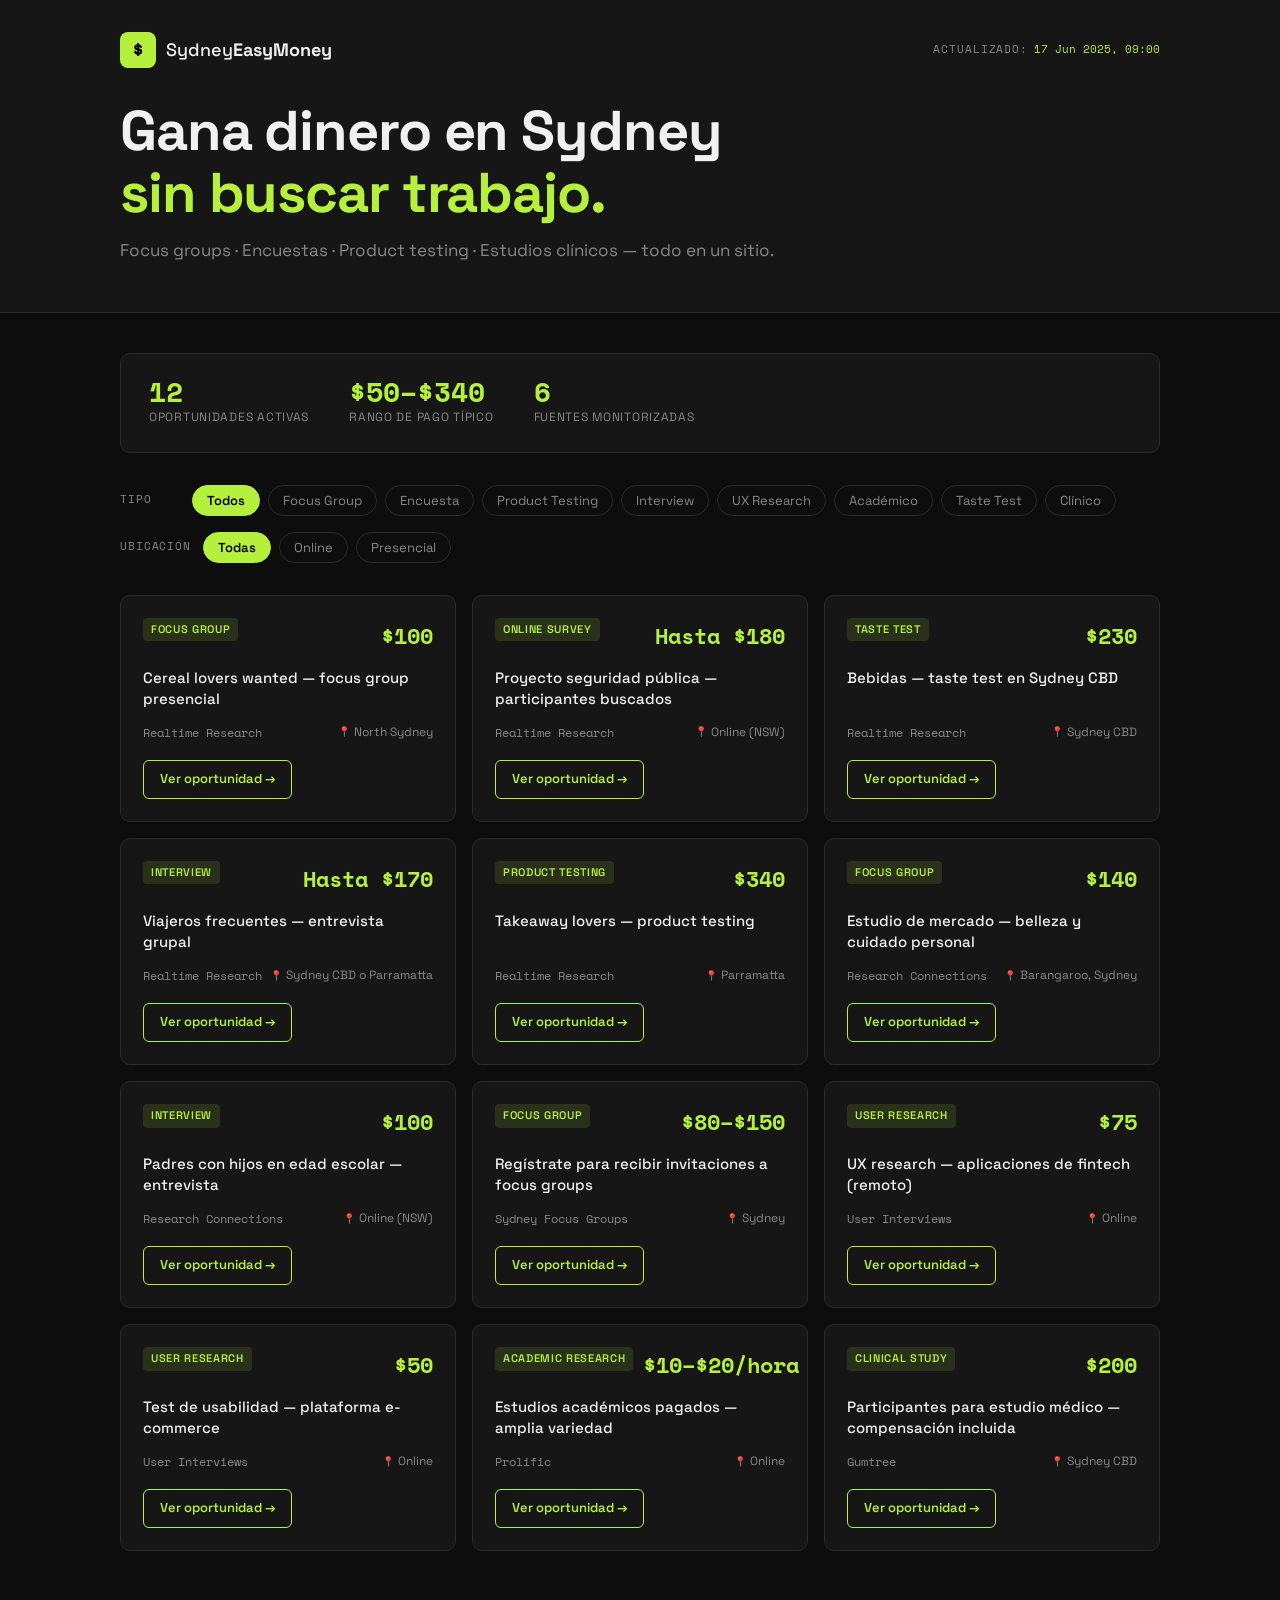
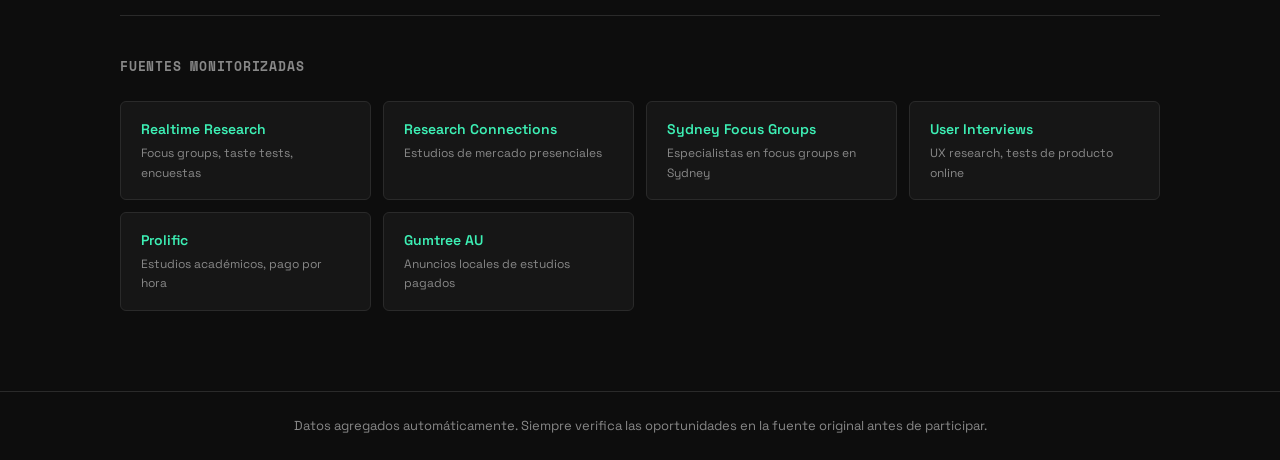
==== web/index.html @ da35807d "Add files via upload" ====
<!DOCTYPE html>
<html lang="es">
<head>
  <meta charset="UTF-8" />
  <meta name="viewport" content="width=device-width, initial-scale=1.0" />
  <title>Sydney Easy Money — Oportunidades para ganar dinero en Sydney</title>
  <meta name="description" content="Encuentra focus groups, estudios de mercado, pruebas de producto y más en Sydney. Actualizado diariamente." />
  <link rel="preconnect" href="https://fonts.googleapis.com" />
  <link href="https://fonts.googleapis.com/css2?family=Space+Grotesk:wght@400;500;600;700&family=Space+Mono:wght@400;700&display=swap" rel="stylesheet" />
  <link rel="stylesheet" href="css/style.css" />
</head>
<body>

  <header class="header">
    <div class="container">
      <div class="header-inner">
        <div class="logo">
          <span class="logo-icon">$</span>
          <span class="logo-text">Sydney<strong>EasyMoney</strong></span>
        </div>
        <div class="meta">
          <span class="update-label">Actualizado:</span>
          <span id="last-updated" class="update-time">—</span>
        </div>
      </div>
      <h1 class="hero-title">Gana dinero en Sydney<br /><span class="accent">sin buscar trabajo.</span></h1>
      <p class="hero-sub">Focus groups · Encuestas · Product testing · Estudios clínicos — todo en un sitio.</p>
    </div>
  </header>

  <main class="container main">

    <!-- Stats bar -->
    <div class="stats-bar">
      <div class="stat">
        <span id="stat-total" class="stat-num">—</span>
        <span class="stat-label">oportunidades activas</span>
      </div>
      <div class="stat">
        <span class="stat-num">$50–$340</span>
        <span class="stat-label">rango de pago típico</span>
      </div>
      <div class="stat">
        <span class="stat-num" id="stat-sources">—</span>
        <span class="stat-label">fuentes monitorizadas</span>
      </div>
    </div>

    <!-- Filters -->
    <div class="filters">
      <div class="filter-group">
        <label class="filter-label">Tipo</label>
        <div class="filter-pills" id="type-filters">
          <button class="pill active" data-filter="type" data-value="all">Todos</button>
          <button class="pill" data-filter="type" data-value="Focus Group">Focus Group</button>
          <button class="pill" data-filter="type" data-value="Online Survey">Encuesta</button>
          <button class="pill" data-filter="type" data-value="Product Testing">Product Testing</button>
          <button class="pill" data-filter="type" data-value="Interview">Interview</button>
          <button class="pill" data-filter="type" data-value="User Research">UX Research</button>
          <button class="pill" data-filter="type" data-value="Academic Research">Académico</button>
          <button class="pill" data-filter="type" data-value="Taste Test">Taste Test</button>
          <button class="pill" data-filter="type" data-value="Clinical Study">Clínico</button>
        </div>
      </div>
      <div class="filter-group">
        <label class="filter-label">Ubicación</label>
        <div class="filter-pills">
          <button class="pill active" data-filter="location" data-value="all">Todas</button>
          <button class="pill" data-filter="location" data-value="online">Online</button>
          <button class="pill" data-filter="location" data-value="presencial">Presencial</button>
        </div>
      </div>
    </div>

    <!-- Cards grid -->
    <div id="cards-grid" class="cards-grid"></div>

    <!-- Empty state -->
    <div id="empty-state" class="empty-state" style="display:none;">
      <p>No hay oportunidades con ese filtro ahora mismo.</p>
      <button class="btn-reset" onclick="resetFilters()">Ver todas</button>
    </div>

    <!-- Sources section -->
    <section class="sources-section">
      <h2 class="sources-title">Fuentes monitorizadas</h2>
      <div class="sources-grid">
        <a href="https://rtr.com.au/projects/" target="_blank" class="source-card">
          <span class="source-name">Realtime Research</span>
          <span class="source-desc">Focus groups, taste tests, encuestas</span>
        </a>
        <a href="https://researchconnections.com.au/participate/" target="_blank" class="source-card">
          <span class="source-name">Research Connections</span>
          <span class="source-desc">Estudios de mercado presenciales</span>
        </a>
        <a href="https://www.sydneyfocusgroups.com.au/" target="_blank" class="source-card">
          <span class="source-name">Sydney Focus Groups</span>
          <span class="source-desc">Especialistas en focus groups en Sydney</span>
        </a>
        <a href="https://app.userinterviews.com/studies" target="_blank" class="source-card">
          <span class="source-name">User Interviews</span>
          <span class="source-desc">UX research, tests de producto online</span>
        </a>
        <a href="https://www.prolific.com" target="_blank" class="source-card">
          <span class="source-name">Prolific</span>
          <span class="source-desc">Estudios académicos, pago por hora</span>
        </a>
        <a href="https://www.gumtree.com.au/s-jobs/sydney/paid+research/k0c9300l3005796" target="_blank" class="source-card">
          <span class="source-name">Gumtree AU</span>
          <span class="source-desc">Anuncios locales de estudios pagados</span>
        </a>
      </div>
    </section>

  </main>

  <footer class="footer">
    <div class="container">
      <p>Datos agregados automáticamente. Siempre verifica las oportunidades en la fuente original antes de participar.</p>
    </div>
  </footer>

  <script src="js/app.js"></script>
</body>
</html>
---- web/css/style.css ----
/* ─── Tokens ─────────────────────────────────────────── */
:root {
  --bg: #0d0d0d;
  --surface: #161616;
  --surface-2: #1f1f1f;
  --border: #2a2a2a;
  --text: #f0f0f0;
  --text-muted: #888;
  --accent: #b5f03d;        /* electric lime — money, growth */
  --accent-dim: rgba(181,240,61,0.12);
  --accent-2: #3df0b5;      /* teal for secondary */
  --red: #f03d3d;
  --radius: 10px;
  --radius-sm: 6px;
  --font-display: 'Space Grotesk', sans-serif;
  --font-mono: 'Space Mono', monospace;
}

/* ─── Reset ──────────────────────────────────────────── */
*, *::before, *::after { box-sizing: border-box; margin: 0; padding: 0; }
html { scroll-behavior: smooth; }
body {
  background: var(--bg);
  color: var(--text);
  font-family: var(--font-display);
  font-size: 16px;
  line-height: 1.6;
  -webkit-font-smoothing: antialiased;
}
a { color: inherit; text-decoration: none; }

/* ─── Layout ──────────────────────────────────────────── */
.container {
  max-width: 1080px;
  margin: 0 auto;
  padding: 0 20px;
}

/* ─── Header ─────────────────────────────────────────── */
.header {
  background: var(--surface);
  border-bottom: 1px solid var(--border);
  padding: 32px 0 48px;
}

.header-inner {
  display: flex;
  align-items: center;
  justify-content: space-between;
  margin-bottom: 32px;
}

.logo {
  display: flex;
  align-items: center;
  gap: 10px;
  font-size: 18px;
  font-weight: 500;
}

.logo-icon {
  width: 36px;
  height: 36px;
  background: var(--accent);
  color: #000;
  border-radius: 8px;
  display: grid;
  place-items: center;
  font-family: var(--font-mono);
  font-weight: 700;
  font-size: 20px;
  flex-shrink: 0;
}

.logo-text strong { font-weight: 700; }

.meta {
  font-family: var(--font-mono);
  font-size: 11px;
  color: var(--text-muted);
  display: flex;
  align-items: center;
  gap: 6px;
}

.update-label { text-transform: uppercase; letter-spacing: 0.08em; }
.update-time { color: var(--accent); }

.hero-title {
  font-size: clamp(32px, 5vw, 56px);
  font-weight: 700;
  line-height: 1.1;
  letter-spacing: -0.02em;
  margin-bottom: 14px;
}

.accent { color: var(--accent); }

.hero-sub {
  color: var(--text-muted);
  font-size: 17px;
  font-weight: 400;
}

/* ─── Main ───────────────────────────────────────────── */
.main { padding: 40px 20px 80px; }

/* ─── Stats bar ──────────────────────────────────────── */
.stats-bar {
  display: flex;
  gap: 40px;
  padding: 24px 28px;
  background: var(--surface);
  border: 1px solid var(--border);
  border-radius: var(--radius);
  margin-bottom: 32px;
  flex-wrap: wrap;
}

.stat { display: flex; flex-direction: column; gap: 2px; }

.stat-num {
  font-family: var(--font-mono);
  font-size: 28px;
  font-weight: 700;
  color: var(--accent);
  line-height: 1;
}

.stat-label {
  font-size: 12px;
  color: var(--text-muted);
  text-transform: uppercase;
  letter-spacing: 0.06em;
}

/* ─── Filters ────────────────────────────────────────── */
.filters {
  display: flex;
  flex-direction: column;
  gap: 16px;
  margin-bottom: 32px;
}

.filter-group { display: flex; align-items: center; gap: 12px; flex-wrap: wrap; }

.filter-label {
  font-family: var(--font-mono);
  font-size: 11px;
  color: var(--text-muted);
  text-transform: uppercase;
  letter-spacing: 0.08em;
  min-width: 60px;
  flex-shrink: 0;
}

.filter-pills { display: flex; gap: 8px; flex-wrap: wrap; }

.pill {
  padding: 6px 14px;
  border-radius: 100px;
  border: 1px solid var(--border);
  background: transparent;
  color: var(--text-muted);
  font-family: var(--font-display);
  font-size: 13px;
  cursor: pointer;
  transition: all 0.15s ease;
  white-space: nowrap;
}

.pill:hover {
  border-color: var(--accent);
  color: var(--text);
}

.pill.active {
  background: var(--accent);
  border-color: var(--accent);
  color: #000;
  font-weight: 600;
}

/* ─── Cards grid ─────────────────────────────────────── */
.cards-grid {
  display: grid;
  grid-template-columns: repeat(auto-fill, minmax(300px, 1fr));
  gap: 16px;
}

.card {
  background: var(--surface);
  border: 1px solid var(--border);
  border-radius: var(--radius);
  padding: 22px;
  display: flex;
  flex-direction: column;
  gap: 14px;
  transition: border-color 0.15s ease, transform 0.15s ease;
  cursor: pointer;
  position: relative;
  overflow: hidden;
}

.card::before {
  content: '';
  position: absolute;
  top: 0; left: 0;
  width: 3px;
  height: 100%;
  background: var(--accent);
  opacity: 0;
  transition: opacity 0.15s ease;
}

.card:hover {
  border-color: #3a3a3a;
  transform: translateY(-2px);
}

.card:hover::before { opacity: 1; }

.card-header {
  display: flex;
  align-items: flex-start;
  justify-content: space-between;
  gap: 10px;
}

.card-pay {
  font-family: var(--font-mono);
  font-size: 22px;
  font-weight: 700;
  color: var(--accent);
  white-space: nowrap;
  flex-shrink: 0;
}

.card-type-badge {
  font-size: 11px;
  font-weight: 600;
  text-transform: uppercase;
  letter-spacing: 0.06em;
  padding: 3px 8px;
  border-radius: 4px;
  background: var(--accent-dim);
  color: var(--accent);
  white-space: nowrap;
}

.card-title {
  font-size: 15px;
  font-weight: 500;
  line-height: 1.4;
  color: var(--text);
}

.card-footer {
  display: flex;
  align-items: center;
  justify-content: space-between;
  gap: 8px;
  margin-top: auto;
}

.card-source {
  font-size: 12px;
  color: var(--text-muted);
  font-family: var(--font-mono);
}

.card-location {
  font-size: 12px;
  color: var(--text-muted);
  display: flex;
  align-items: center;
  gap: 4px;
}

.card-location::before {
  content: '📍';
  font-size: 10px;
}

.card-link {
  display: inline-flex;
  align-items: center;
  gap: 6px;
  font-size: 13px;
  font-weight: 600;
  color: var(--accent);
  margin-top: 4px;
  padding: 8px 16px;
  border: 1px solid var(--accent);
  border-radius: var(--radius-sm);
  transition: background 0.15s ease, color 0.15s ease;
  align-self: flex-start;
}

.card-link:hover {
  background: var(--accent);
  color: #000;
}

/* ─── Empty state ────────────────────────────────────── */
.empty-state {
  text-align: center;
  padding: 80px 20px;
  color: var(--text-muted);
}

.btn-reset {
  margin-top: 16px;
  padding: 10px 24px;
  background: var(--accent);
  color: #000;
  border: none;
  border-radius: var(--radius-sm);
  font-family: var(--font-display);
  font-weight: 600;
  cursor: pointer;
}

/* ─── Sources section ────────────────────────────────── */
.sources-section {
  margin-top: 64px;
  padding-top: 40px;
  border-top: 1px solid var(--border);
}

.sources-title {
  font-size: 20px;
  font-weight: 600;
  margin-bottom: 24px;
  color: var(--text-muted);
  text-transform: uppercase;
  letter-spacing: 0.06em;
  font-family: var(--font-mono);
  font-size: 13px;
}

.sources-grid {
  display: grid;
  grid-template-columns: repeat(auto-fill, minmax(240px, 1fr));
  gap: 12px;
}

.source-card {
  display: flex;
  flex-direction: column;
  gap: 4px;
  padding: 16px 20px;
  background: var(--surface);
  border: 1px solid var(--border);
  border-radius: var(--radius-sm);
  transition: border-color 0.15s ease;
}

.source-card:hover { border-color: var(--accent-2); }

.source-name {
  font-size: 14px;
  font-weight: 600;
  color: var(--accent-2);
}

.source-desc {
  font-size: 12px;
  color: var(--text-muted);
}

/* ─── Footer ─────────────────────────────────────────── */
.footer {
  border-top: 1px solid var(--border);
  padding: 24px 0;
  text-align: center;
  color: var(--text-muted);
  font-size: 13px;
}

/* ─── Responsive ─────────────────────────────────────── */
@media (max-width: 600px) {
  .stats-bar { gap: 24px; padding: 20px; }
  .stat-num { font-size: 22px; }
  .header-inner { flex-direction: column; align-items: flex-start; gap: 12px; }
  .cards-grid { grid-template-columns: 1fr; }
  .filter-group { flex-direction: column; align-items: flex-start; }
  .filter-label { min-width: unset; }
}
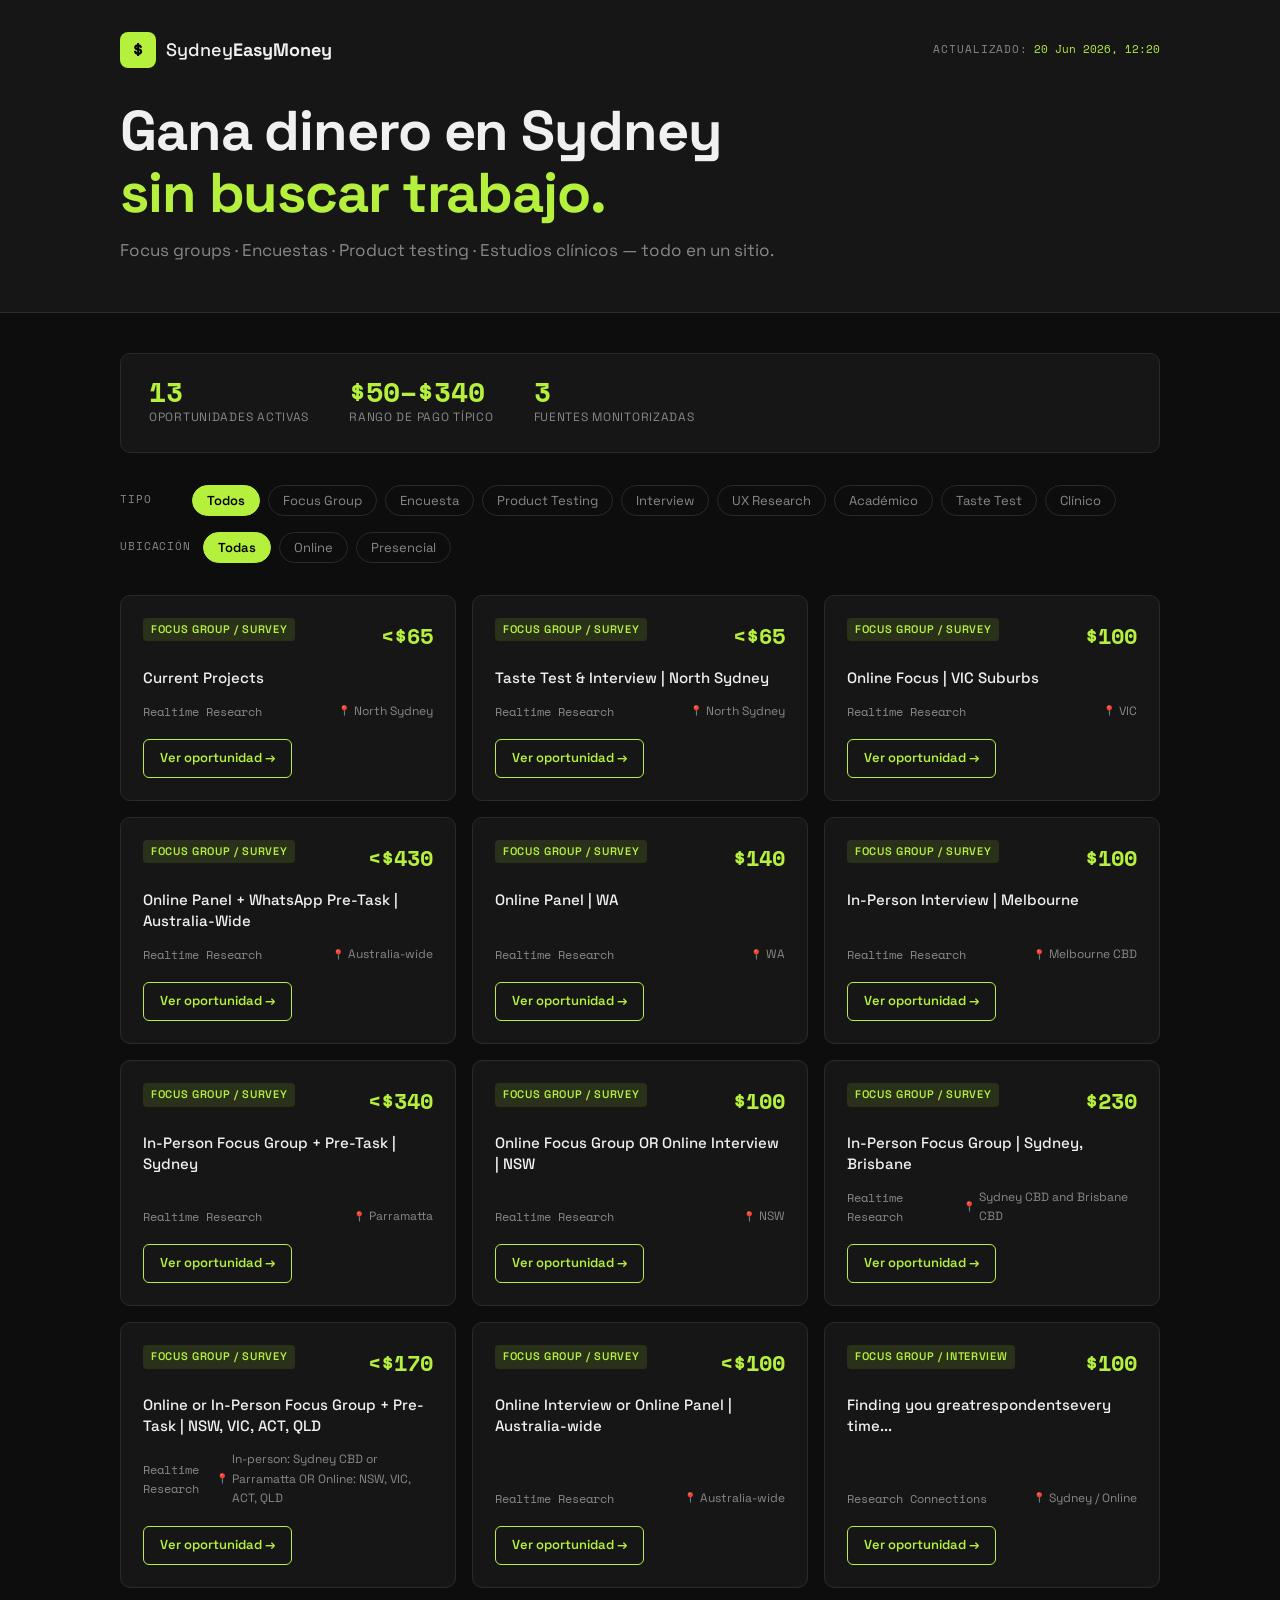
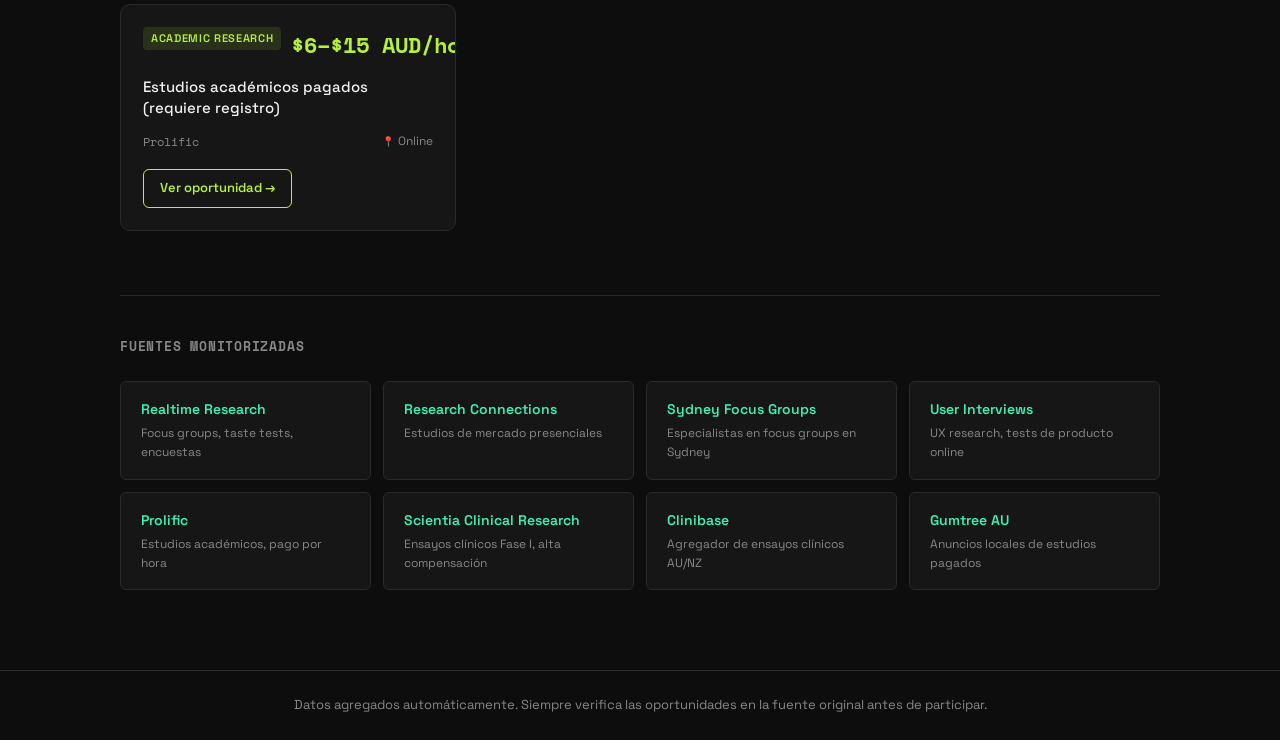
==== commit 65b34d3c: "Add files via upload" ====
--- a/web/index.html
+++ b/web/index.html
@@ -89,7 +89,7 @@
           <span class="source-name">Realtime Research</span>
           <span class="source-desc">Focus groups, taste tests, encuestas</span>
         </a>
-        <a href="https://researchconnections.com.au/participate/" target="_blank" class="source-card">
+        <a href="https://researchconnections.com.au/" target="_blank" class="source-card">
           <span class="source-name">Research Connections</span>
           <span class="source-desc">Estudios de mercado presenciales</span>
         </a>
@@ -104,6 +104,14 @@
         <a href="https://www.prolific.com" target="_blank" class="source-card">
           <span class="source-name">Prolific</span>
           <span class="source-desc">Estudios académicos, pago por hora</span>
+        </a>
+        <a href="https://www.scientiaclinicalresearch.com.au/find-a-study/" target="_blank" class="source-card">
+          <span class="source-name">Scientia Clinical Research</span>
+          <span class="source-desc">Ensayos clínicos Fase I, alta compensación</span>
+        </a>
+        <a href="https://clinibase.com/current-trials/" target="_blank" class="source-card">
+          <span class="source-name">Clinibase</span>
+          <span class="source-desc">Agregador de ensayos clínicos AU/NZ</span>
         </a>
         <a href="https://www.gumtree.com.au/s-jobs/sydney/paid+research/k0c9300l3005796" target="_blank" class="source-card">
           <span class="source-name">Gumtree AU</span>
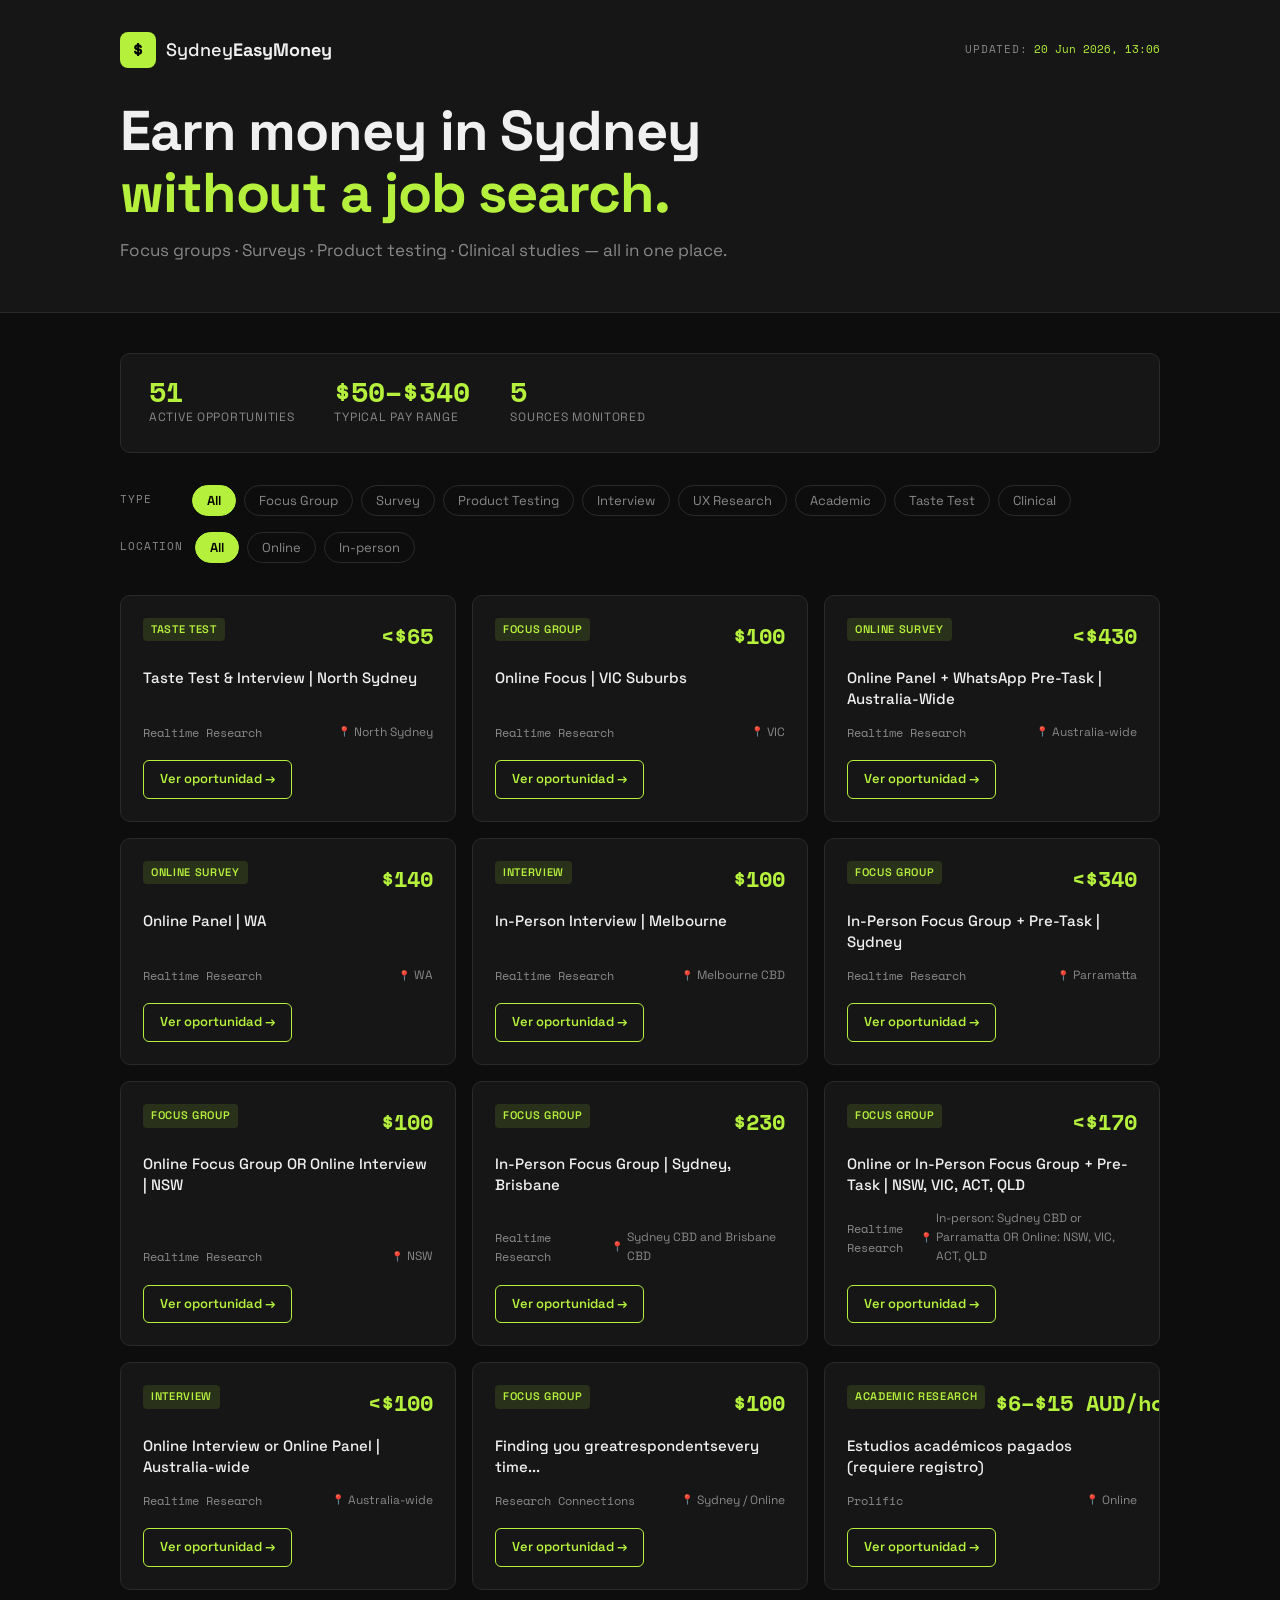
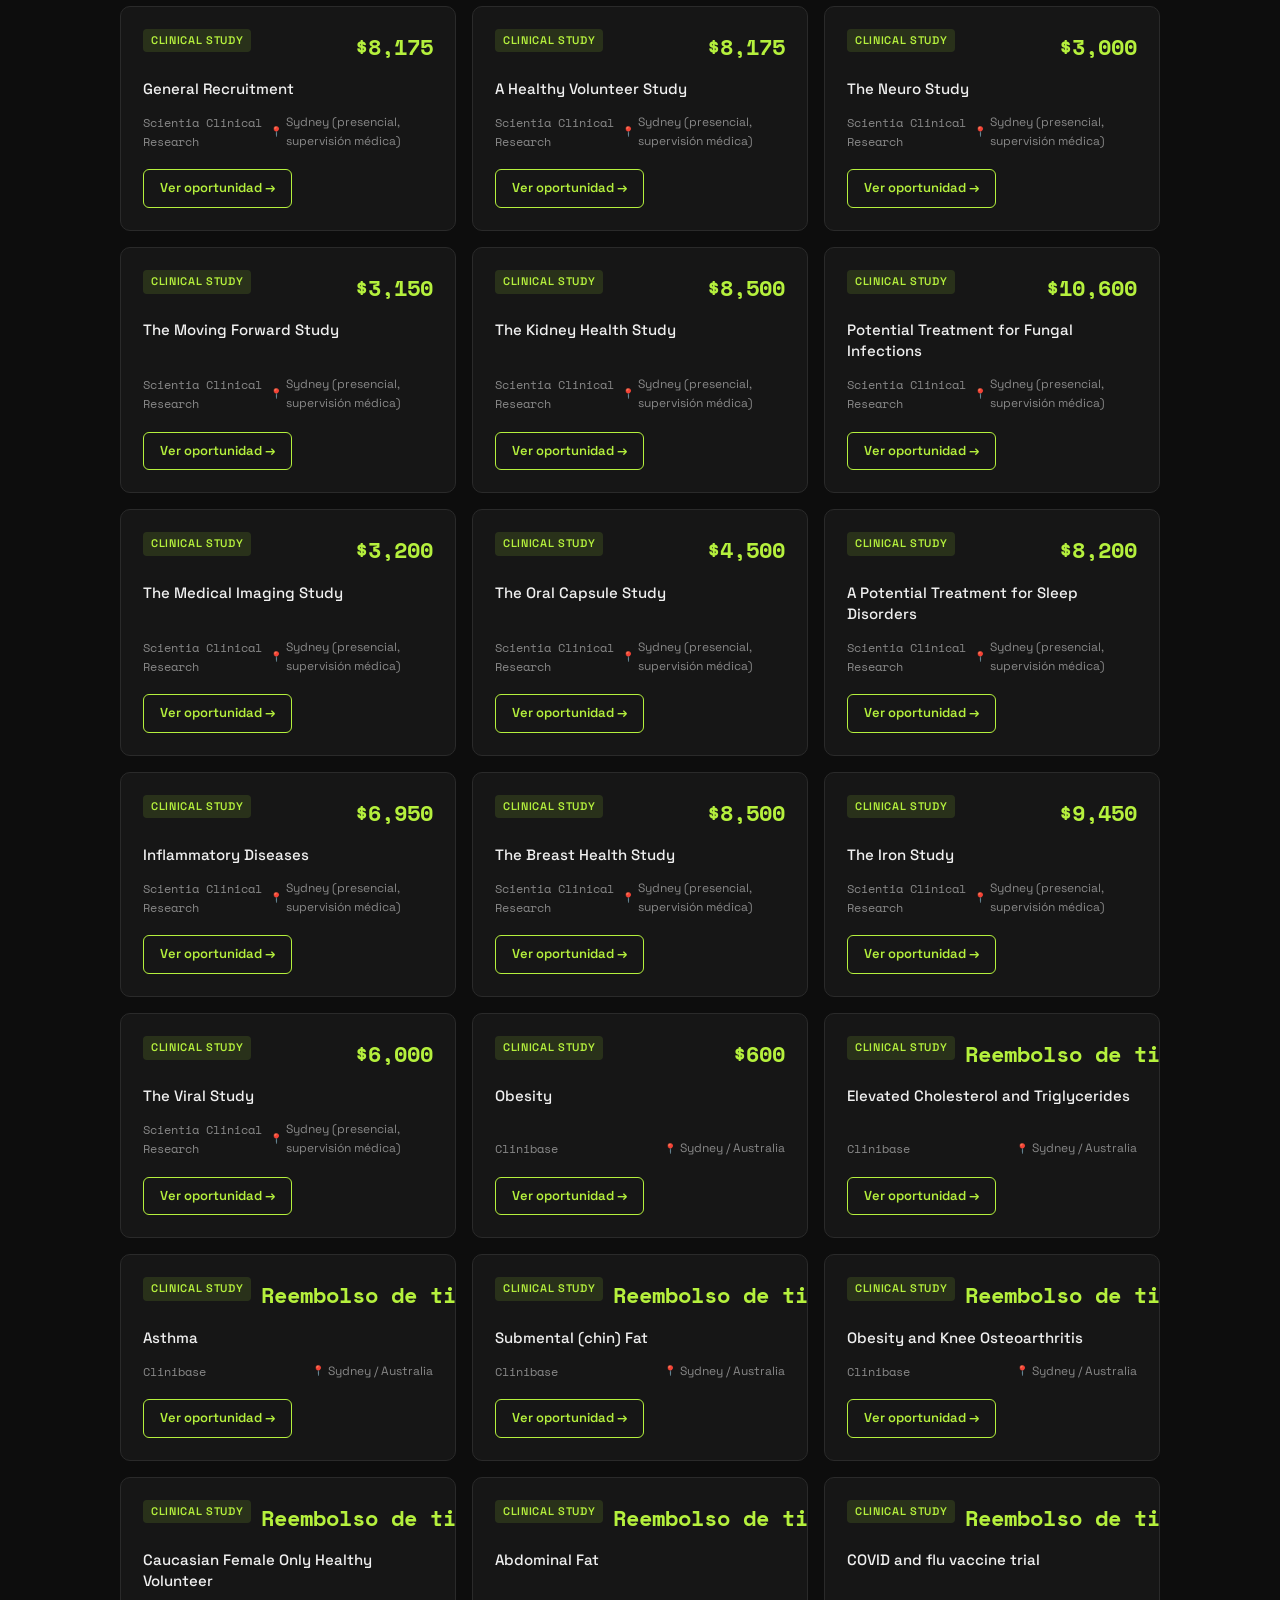
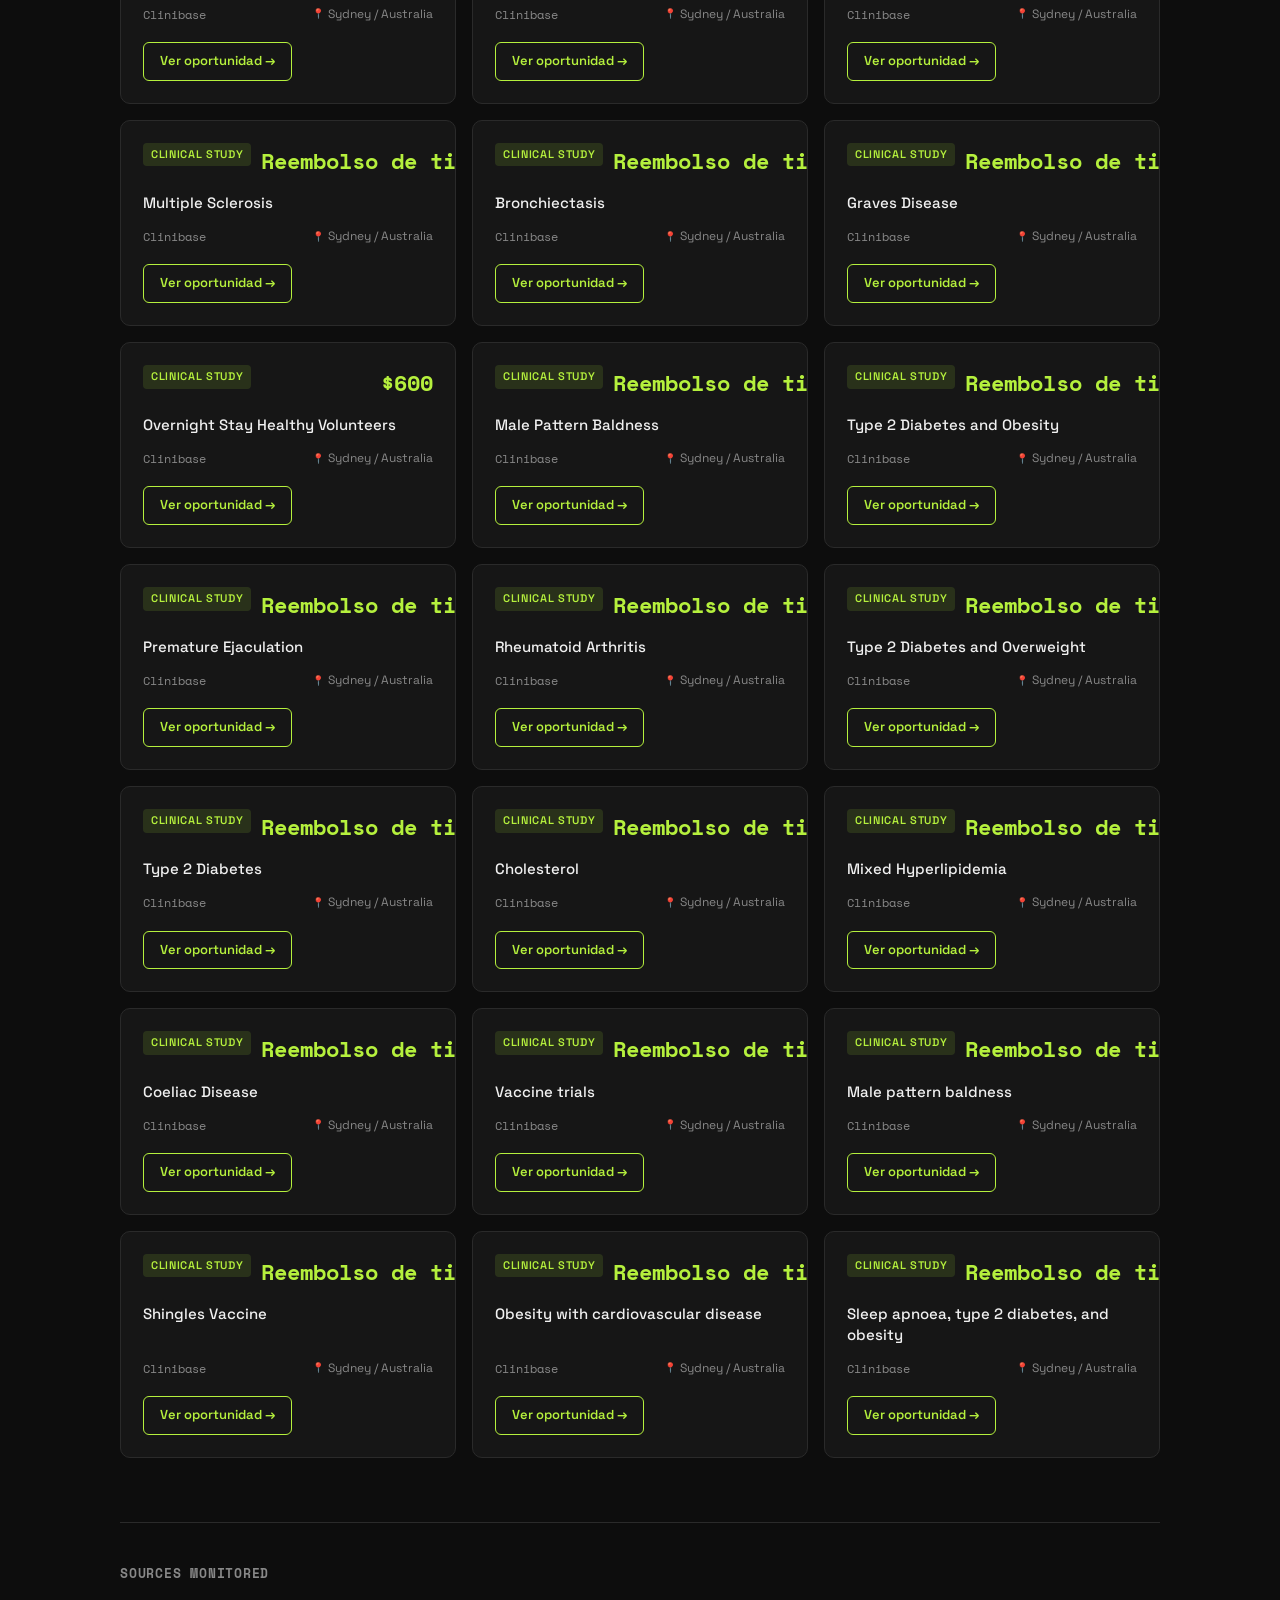
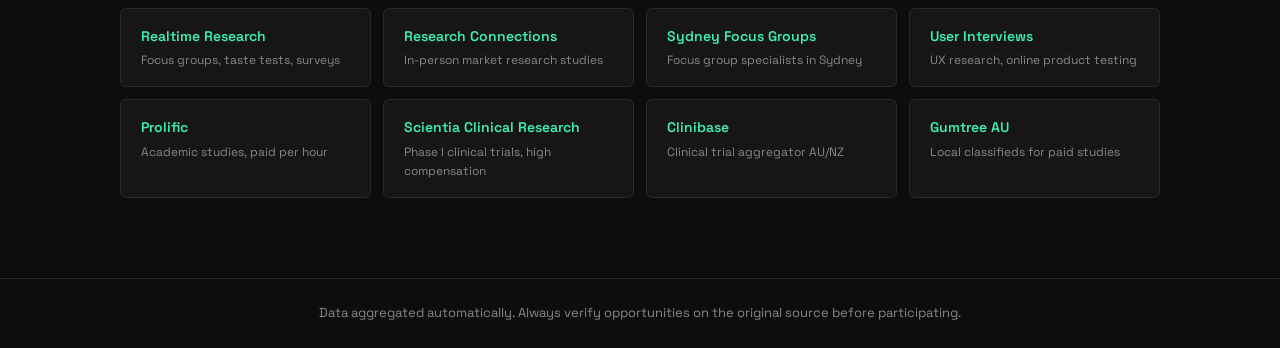
==== commit c64715c7: "Add files via upload" ====
--- a/web/index.html
+++ b/web/index.html
@@ -1,10 +1,10 @@
 <!DOCTYPE html>
-<html lang="es">
+<html lang="en">
 <head>
   <meta charset="UTF-8" />
   <meta name="viewport" content="width=device-width, initial-scale=1.0" />
-  <title>Sydney Easy Money — Oportunidades para ganar dinero en Sydney</title>
-  <meta name="description" content="Encuentra focus groups, estudios de mercado, pruebas de producto y más en Sydney. Actualizado diariamente." />
+  <title>Sydney Easy Money — Ways to earn money in Sydney</title>
+  <meta name="description" content="Find focus groups, market research studies, product testing and more in Sydney. Updated daily." />
   <link rel="preconnect" href="https://fonts.googleapis.com" />
   <link href="https://fonts.googleapis.com/css2?family=Space+Grotesk:wght@400;500;600;700&family=Space+Mono:wght@400;700&display=swap" rel="stylesheet" />
   <link rel="stylesheet" href="css/style.css" />
@@ -19,12 +19,12 @@
           <span class="logo-text">Sydney<strong>EasyMoney</strong></span>
         </div>
         <div class="meta">
-          <span class="update-label">Actualizado:</span>
+          <span class="update-label">Updated:</span>
           <span id="last-updated" class="update-time">—</span>
         </div>
       </div>
-      <h1 class="hero-title">Gana dinero en Sydney<br /><span class="accent">sin buscar trabajo.</span></h1>
-      <p class="hero-sub">Focus groups · Encuestas · Product testing · Estudios clínicos — todo en un sitio.</p>
+      <h1 class="hero-title">Earn money in Sydney<br /><span class="accent">without a job search.</span></h1>
+      <p class="hero-sub">Focus groups · Surveys · Product testing · Clinical studies — all in one place.</p>
     </div>
   </header>
 
@@ -34,40 +34,40 @@
     <div class="stats-bar">
       <div class="stat">
         <span id="stat-total" class="stat-num">—</span>
-        <span class="stat-label">oportunidades activas</span>
+        <span class="stat-label">active opportunities</span>
       </div>
       <div class="stat">
         <span class="stat-num">$50–$340</span>
-        <span class="stat-label">rango de pago típico</span>
+        <span class="stat-label">typical pay range</span>
       </div>
       <div class="stat">
         <span class="stat-num" id="stat-sources">—</span>
-        <span class="stat-label">fuentes monitorizadas</span>
+        <span class="stat-label">sources monitored</span>
       </div>
     </div>
 
     <!-- Filters -->
     <div class="filters">
       <div class="filter-group">
-        <label class="filter-label">Tipo</label>
+        <label class="filter-label">Type</label>
         <div class="filter-pills" id="type-filters">
-          <button class="pill active" data-filter="type" data-value="all">Todos</button>
+          <button class="pill active" data-filter="type" data-value="all">All</button>
           <button class="pill" data-filter="type" data-value="Focus Group">Focus Group</button>
-          <button class="pill" data-filter="type" data-value="Online Survey">Encuesta</button>
+          <button class="pill" data-filter="type" data-value="Online Survey">Survey</button>
           <button class="pill" data-filter="type" data-value="Product Testing">Product Testing</button>
           <button class="pill" data-filter="type" data-value="Interview">Interview</button>
           <button class="pill" data-filter="type" data-value="User Research">UX Research</button>
-          <button class="pill" data-filter="type" data-value="Academic Research">Académico</button>
+          <button class="pill" data-filter="type" data-value="Academic Research">Academic</button>
           <button class="pill" data-filter="type" data-value="Taste Test">Taste Test</button>
-          <button class="pill" data-filter="type" data-value="Clinical Study">Clínico</button>
+          <button class="pill" data-filter="type" data-value="Clinical Study">Clinical</button>
         </div>
       </div>
       <div class="filter-group">
-        <label class="filter-label">Ubicación</label>
+        <label class="filter-label">Location</label>
         <div class="filter-pills">
-          <button class="pill active" data-filter="location" data-value="all">Todas</button>
+          <button class="pill active" data-filter="location" data-value="all">All</button>
           <button class="pill" data-filter="location" data-value="online">Online</button>
-          <button class="pill" data-filter="location" data-value="presencial">Presencial</button>
+          <button class="pill" data-filter="location" data-value="presencial">In-person</button>
         </div>
       </div>
     </div>
@@ -77,45 +77,45 @@
 
     <!-- Empty state -->
     <div id="empty-state" class="empty-state" style="display:none;">
-      <p>No hay oportunidades con ese filtro ahora mismo.</p>
-      <button class="btn-reset" onclick="resetFilters()">Ver todas</button>
+      <p>No opportunities match this filter right now.</p>
+      <button class="btn-reset" onclick="resetFilters()">View all</button>
     </div>
 
     <!-- Sources section -->
     <section class="sources-section">
-      <h2 class="sources-title">Fuentes monitorizadas</h2>
+      <h2 class="sources-title">Sources monitored</h2>
       <div class="sources-grid">
         <a href="https://rtr.com.au/projects/" target="_blank" class="source-card">
           <span class="source-name">Realtime Research</span>
-          <span class="source-desc">Focus groups, taste tests, encuestas</span>
+          <span class="source-desc">Focus groups, taste tests, surveys</span>
         </a>
         <a href="https://researchconnections.com.au/" target="_blank" class="source-card">
           <span class="source-name">Research Connections</span>
-          <span class="source-desc">Estudios de mercado presenciales</span>
+          <span class="source-desc">In-person market research studies</span>
         </a>
         <a href="https://www.sydneyfocusgroups.com.au/" target="_blank" class="source-card">
           <span class="source-name">Sydney Focus Groups</span>
-          <span class="source-desc">Especialistas en focus groups en Sydney</span>
+          <span class="source-desc">Focus group specialists in Sydney</span>
         </a>
         <a href="https://app.userinterviews.com/studies" target="_blank" class="source-card">
           <span class="source-name">User Interviews</span>
-          <span class="source-desc">UX research, tests de producto online</span>
+          <span class="source-desc">UX research, online product testing</span>
         </a>
         <a href="https://www.prolific.com" target="_blank" class="source-card">
           <span class="source-name">Prolific</span>
-          <span class="source-desc">Estudios académicos, pago por hora</span>
+          <span class="source-desc">Academic studies, paid per hour</span>
         </a>
         <a href="https://www.scientiaclinicalresearch.com.au/find-a-study/" target="_blank" class="source-card">
           <span class="source-name">Scientia Clinical Research</span>
-          <span class="source-desc">Ensayos clínicos Fase I, alta compensación</span>
+          <span class="source-desc">Phase I clinical trials, high compensation</span>
         </a>
         <a href="https://clinibase.com/current-trials/" target="_blank" class="source-card">
           <span class="source-name">Clinibase</span>
-          <span class="source-desc">Agregador de ensayos clínicos AU/NZ</span>
+          <span class="source-desc">Clinical trial aggregator AU/NZ</span>
         </a>
         <a href="https://www.gumtree.com.au/s-jobs/sydney/paid+research/k0c9300l3005796" target="_blank" class="source-card">
           <span class="source-name">Gumtree AU</span>
-          <span class="source-desc">Anuncios locales de estudios pagados</span>
+          <span class="source-desc">Local classifieds for paid studies</span>
         </a>
       </div>
     </section>
@@ -124,7 +124,7 @@
 
   <footer class="footer">
     <div class="container">
-      <p>Datos agregados automáticamente. Siempre verifica las oportunidades en la fuente original antes de participar.</p>
+      <p>Data aggregated automatically. Always verify opportunities on the original source before participating.</p>
     </div>
   </footer>
 
